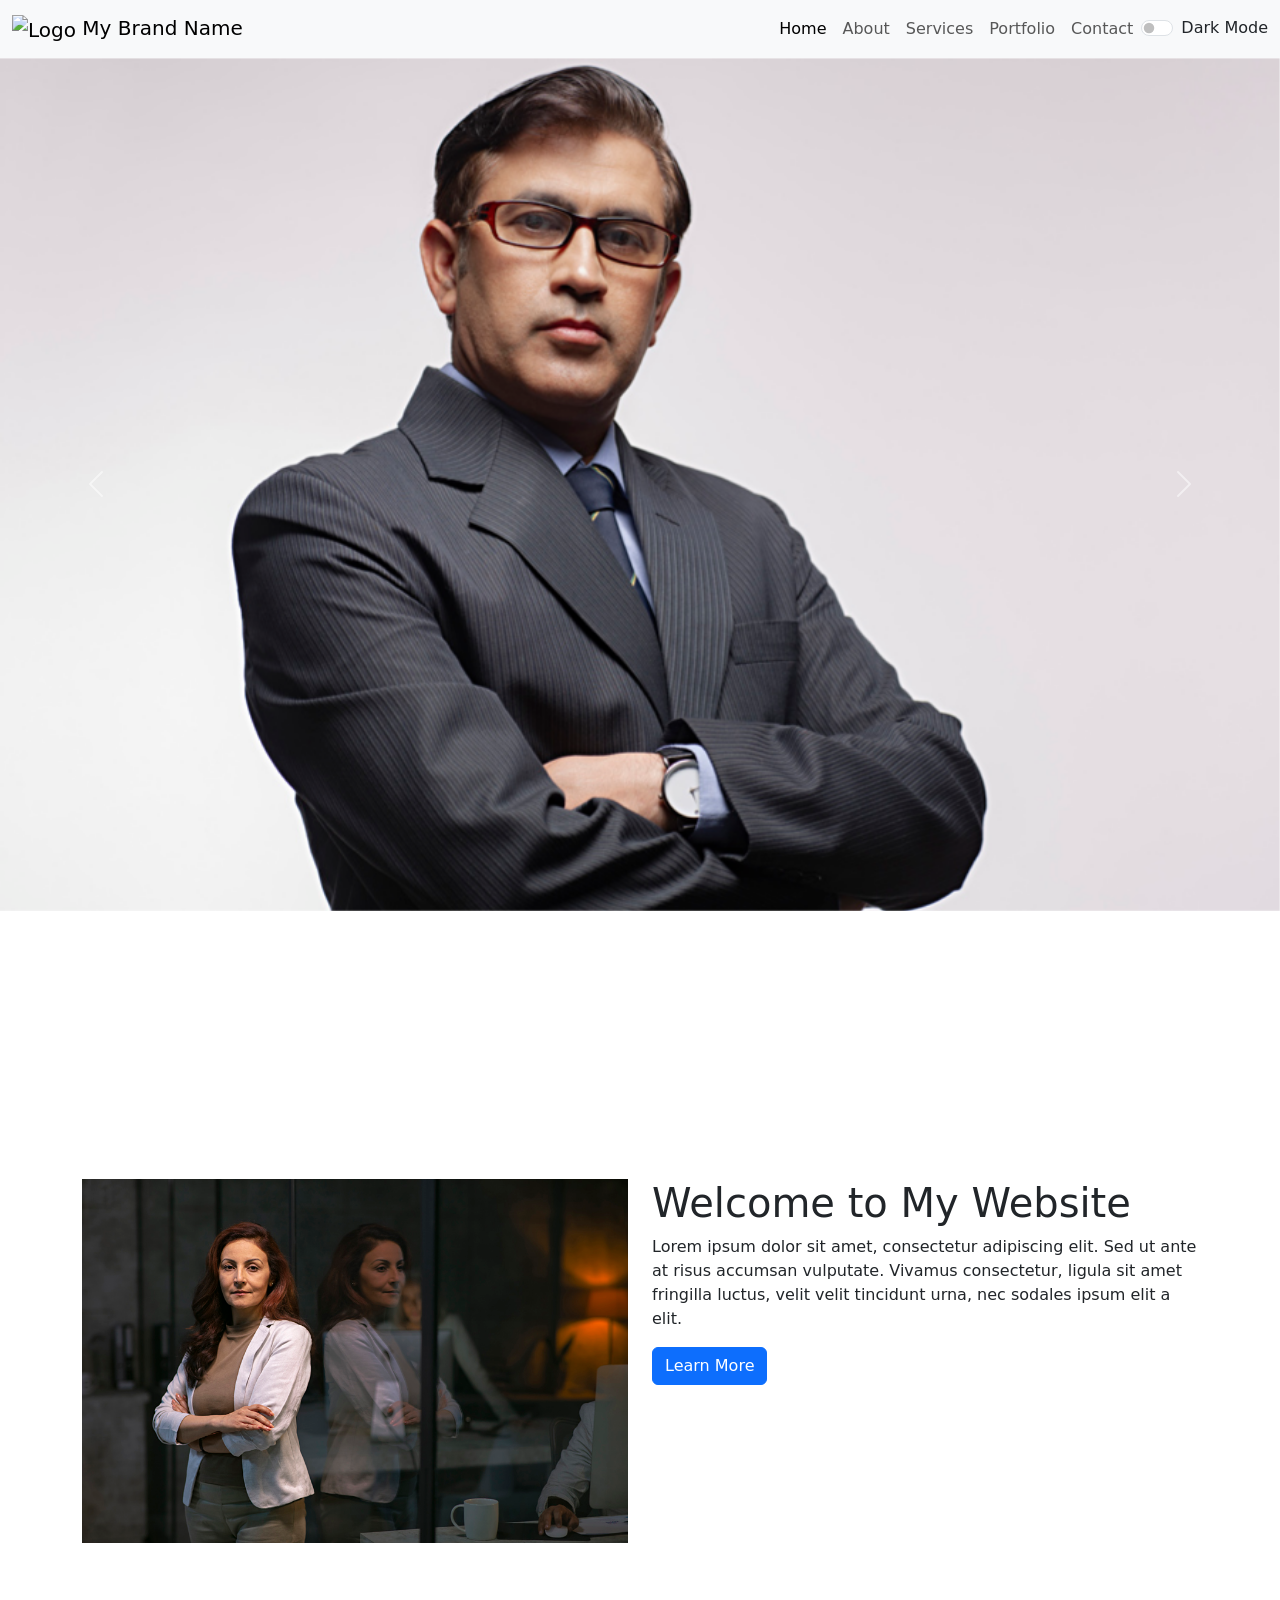
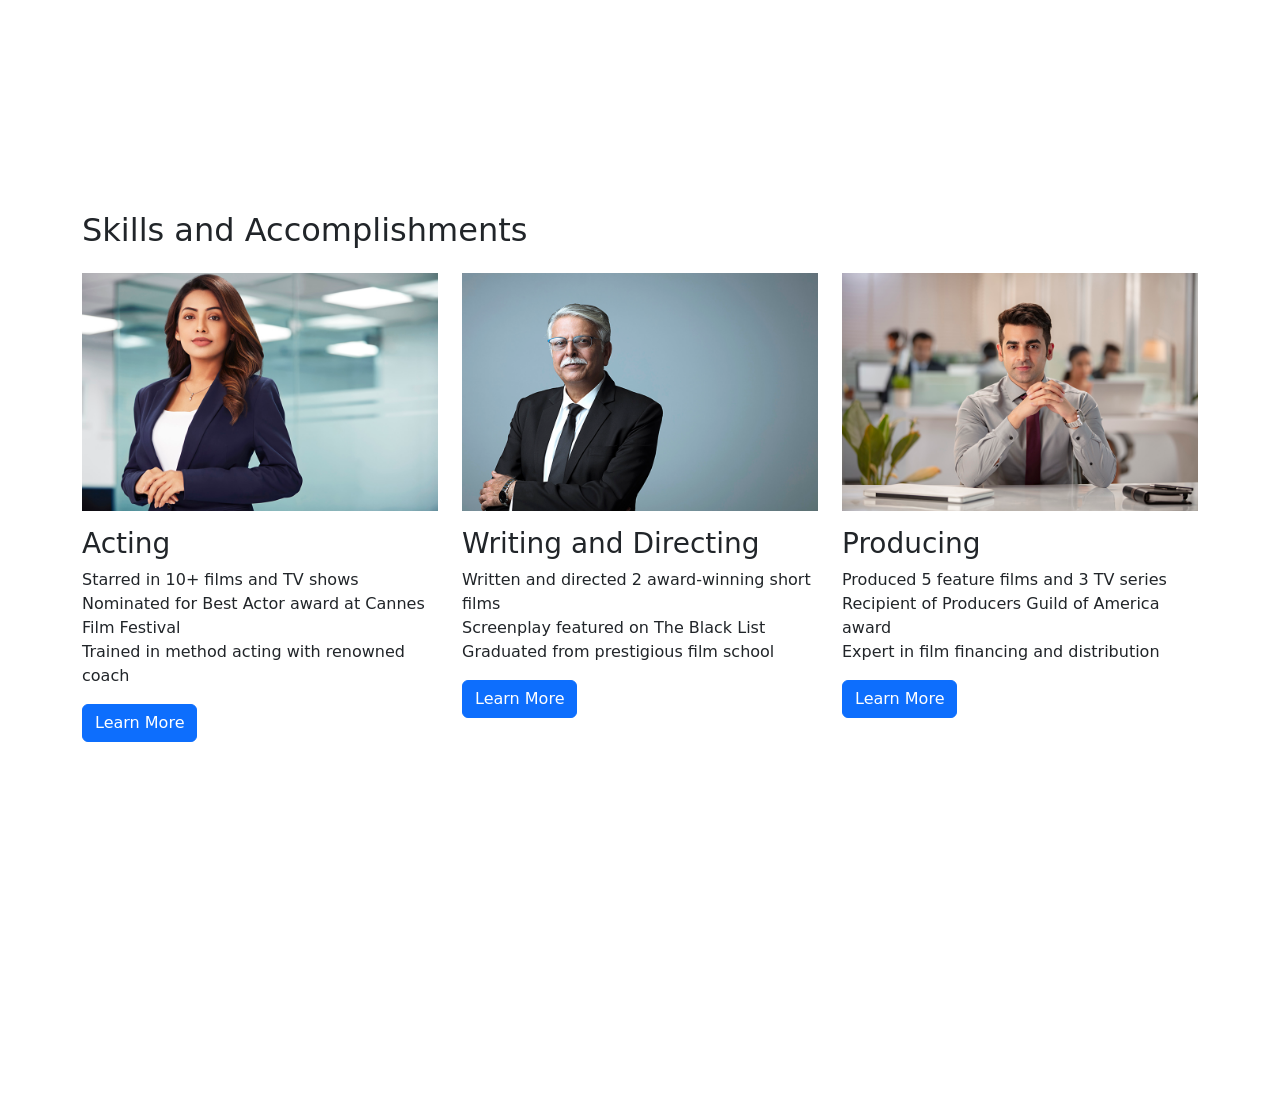
==== index.html @ a2136bb9 "vnfilms" ====
<!DOCTYPE html>
<html lang="en">
  <head>
    <meta charset="UTF-8" />
    <meta http-equiv="X-UA-Compatible" content="IE=edge" />
    <meta name="viewport" content="width=device-width, initial-scale=1.0" />
    <!-- font icon -->
    <script
      src="https://kit.fontawesome.com/57427fa09b.js"
      crossorigin="anonymous"
    ></script>
    <!-- bootstrap -->
    <link
      href="https://cdn.jsdelivr.net/npm/bootstrap@5.3.0-alpha1/dist/css/bootstrap.min.css"
      rel="stylesheet"
      integrity="sha384-GLhlTQ8iRABdZLl6O3oVMWSktQOp6b7In1Zl3/Jr59b6EGGoI1aFkw7cmDA6j6gD"
      crossorigin="anonymous"
    />
    <script
      defer
      src="https://cdn.jsdelivr.net/npm/bootstrap@5.3.0-alpha1/dist/js/bootstrap.bundle.min.js"
      integrity="sha384-w76AqPfDkMBDXo30jS1Sgez6pr3x5MlQ1ZAGC+nuZB+EYdgRZgiwxhTBTkF7CXvN"
      crossorigin="anonymous"
    ></script>
    <!--  -->
    <link rel="stylesheet" href="./style.css" />
    <!--  -->
    <script defer src="./script.js"></script>
    <title>Document</title>
  </head>
  <body>
    <!-- nav -->
    <nav class="navbar navbar-expand-lg navbar-light bg-light">
      <div class="container-fluid">
        <a class="navbar-brand" href="#">
          <img src="logo.png" alt="Logo" height="40" />
          My Brand Name
        </a>
        <button
          class="navbar-toggler"
          type="button"
          data-bs-toggle="collapse"
          data-bs-target="#navbarNav"
          aria-controls="navbarNav"
          aria-expanded="false"
          aria-label="Toggle navigation"
        >
          <span class="navbar-toggler-icon"></span>
        </button>
        <div class="collapse navbar-collapse" id="navbarNav">
          <ul class="navbar-nav ms-auto">
            <li class="nav-item">
              <a class="nav-link active" aria-current="page" href="#">Home</a>
            </li>
            <li class="nav-item">
              <a class="nav-link" href="#">About</a>
            </li>
            <li class="nav-item">
              <a class="nav-link" href="#">Services</a>
            </li>
            <li class="nav-item">
              <a class="nav-link" href="#">Portfolio</a>
            </li>
            <li class="nav-item">
              <a class="nav-link" href="#">Contact</a>
            </li>
          </ul>
          <div class="form-check form-switch">
            <input
              class="form-check-input"
              type="checkbox"
              id="dark-mode-toggle"
            />
            <label class="form-check-label" for="dark-mode-toggle"
              >Dark Mode</label
            >
          </div>
        </div>
      </div>
    </nav>
    <!-- carousel-control -->
    <div
      id="carouselExampleFade"
      class="carousel slide carousel-fade"
      data-bs-ride="carousel"
    >
      <div class="carousel-inner">
        <div class="carousel-item active">
          <img src="./img/Alumni-Network04.jpg" class="d-block" alt="..." />
        </div>
        <div class="carousel-item">
          <img
            src="./img/Alumni-Network05.jpg"
            class="d-block w-100"
            alt="..."
          />
        </div>
        <div class="carousel-item">
          <img
            src="./img/Alumni-Network08.jpg"
            class="d-block w-100"
            alt="..."
          />
        </div>
      </div>
      <button
        class="carousel-control-prev"
        type="button"
        data-bs-target="#carouselExampleFade"
        data-bs-slide="prev"
      >
        <span class="carousel-control-prev-icon" aria-hidden="true"></span>
        <span class="visually-hidden">Previous</span>
      </button>
      <button
        class="carousel-control-next"
        type="button"
        data-bs-target="#carouselExampleFade"
        data-bs-slide="next"
      >
        <span class="carousel-control-next-icon" aria-hidden="true"></span>
        <span class="visually-hidden">Next</span>
      </button>
    </div>
    <!-- about us -->
    <section class="welcome-section vh-100 d-flex align-items-center">
      <div class="container">
        <div class="row">
          <div class="col-md-6">
            <img src="./img/Alumni-Network02.jpg" class="img-fluid" />
          </div>
          <div class="col-md-6">
            <h1>Welcome to My Website</h1>
            <p>
              Lorem ipsum dolor sit amet, consectetur adipiscing elit. Sed ut
              ante at risus accumsan vulputate. Vivamus consectetur, ligula sit
              amet fringilla luctus, velit velit tincidunt urna, nec sodales
              ipsum elit a elit.
            </p>
            <button class="btn btn-primary">Learn More</button>
          </div>
        </div>
      </div>
    </section>
    <!-- skills-section  -->
    <section class="skills-section vh-100 align-items-center">
      <div class="container">
        <h2 class="mb-4">Skills and Accomplishments</h2>
        <div class="row">
          <div class="col-md-4 mb-4">
            <img src="./img/Alumni-Network05.jpg" alt="Acting" class="img-fluid mb-3" />
            <h3>Acting</h3>
            <ul class="list-unstyled">
              <li>Starred in 10+ films and TV shows</li>
              <li>Nominated for Best Actor award at Cannes Film Festival</li>
              <li>Trained in method acting with renowned coach</li>
            </ul>
            <a href="#" class="btn btn-primary">Learn More</a>
          </div>
          <div class="col-md-4 mb-4">
            <img
              src="./img/Alumni-Network09.jpg"
              alt="Writing and Directing"
              class="img-fluid mb-3"
            />
            <h3>Writing and Directing</h3>
            <ul class="list-unstyled">
              <li>Written and directed 2 award-winning short films</li>
              <li>Screenplay featured on The Black List</li>
              <li>Graduated from prestigious film school</li>
            </ul>
            <a href="#" class="btn btn-primary">Learn More</a>
          </div>
          <div class="col-md-4 mb-4">
            <img
              src="./img/Alumni-Network06.jpg"
              alt="Producing"
              class="img-fluid mb-3"
            />
            <h3>Producing</h3>
            <ul class="list-unstyled">
              <li>Produced 5 feature films and 3 TV series</li>
              <li>Recipient of Producers Guild of America award</li>
              <li>Expert in film financing and distribution</li>
            </ul>
            <a href="#" class="btn btn-primary">Learn More</a>
          </div>
        </div>
      </div>
    </section>
    <!--  -->
    
    </div>
  </body>
</html>
---- style.css ----
.carousel-item img {
  width: 100vw;
}
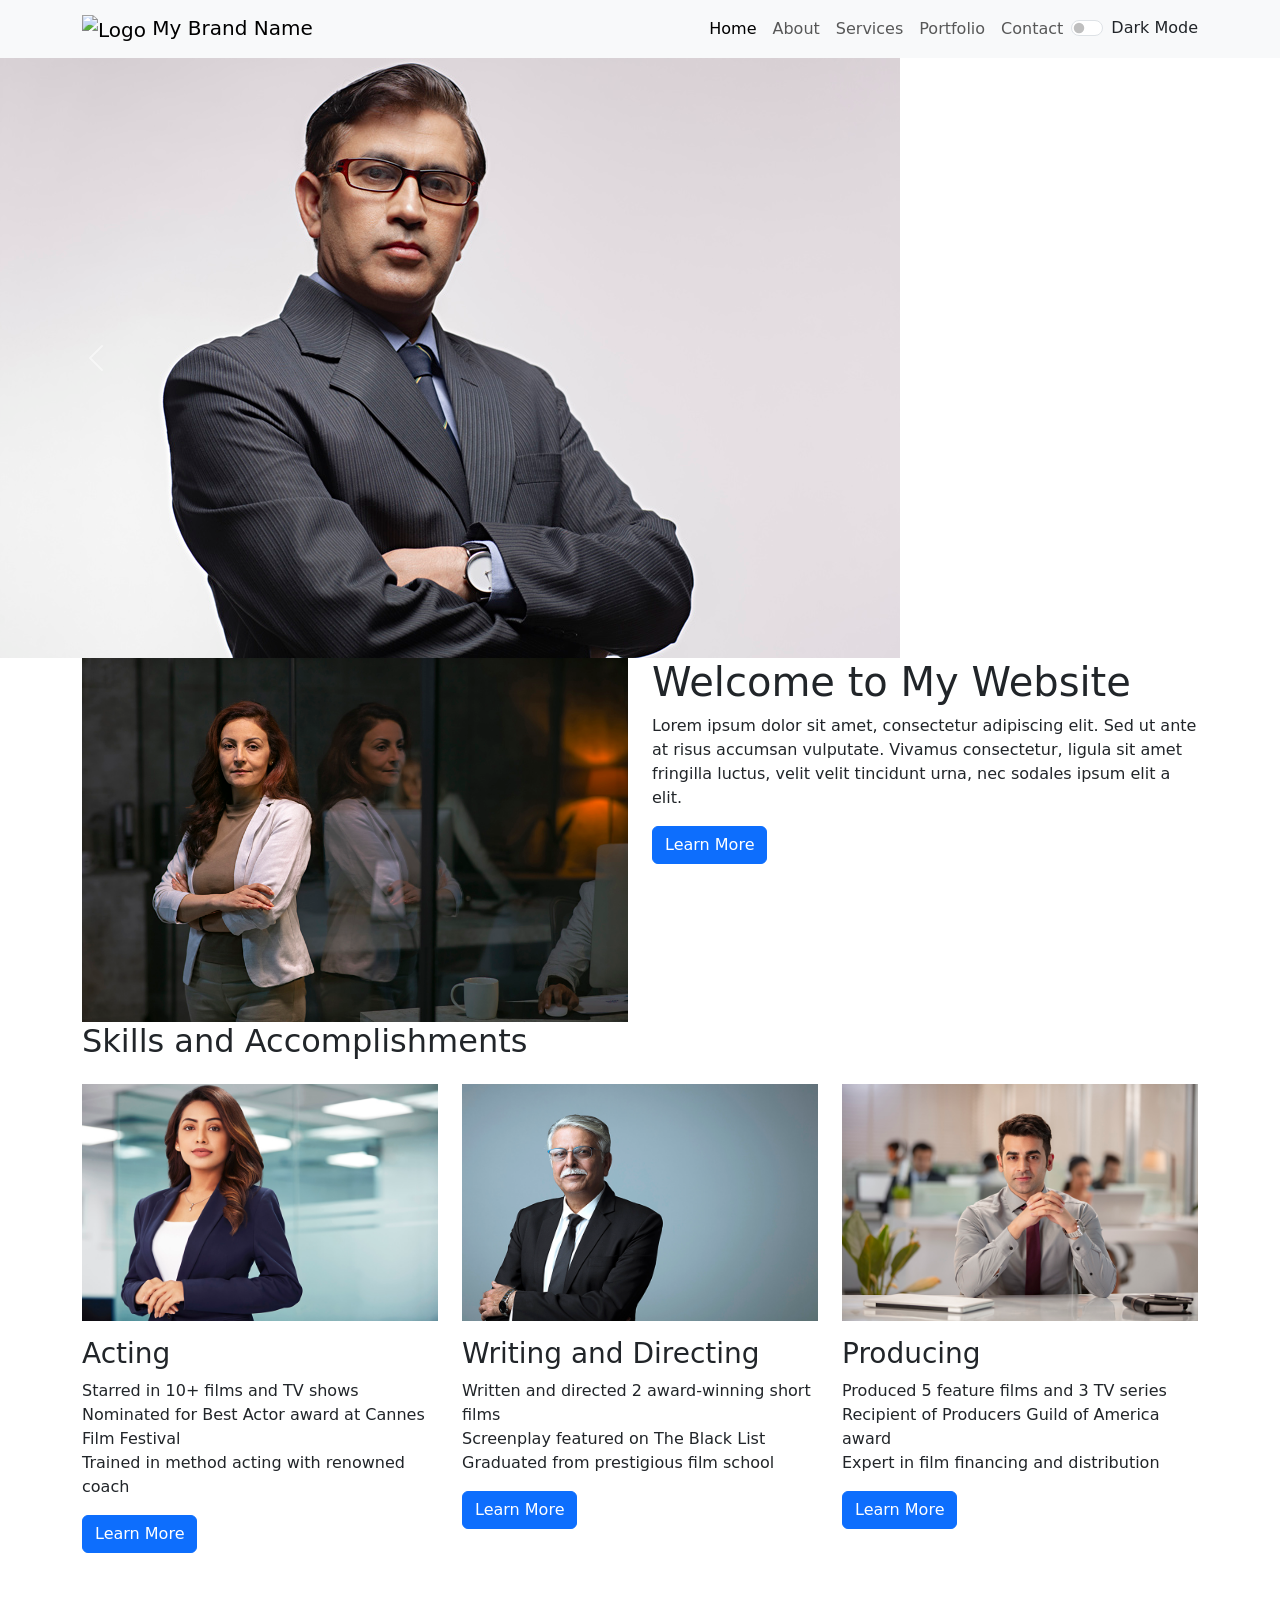
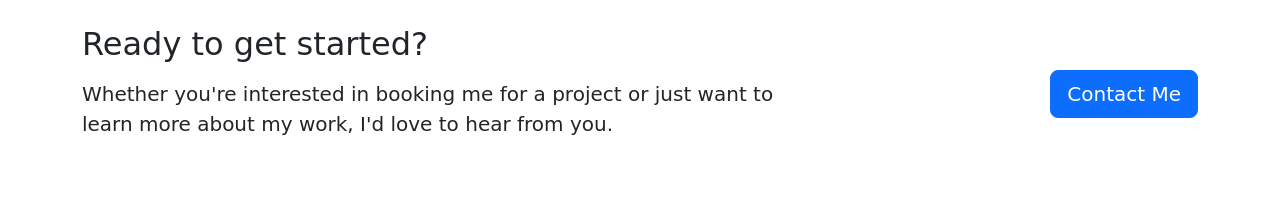
==== commit 4e151897: "vnflims" ====
--- a/index.html
+++ b/index.html
@@ -31,7 +31,7 @@
   <body>
     <!-- nav -->
     <nav class="navbar navbar-expand-lg navbar-light bg-light">
-      <div class="container-fluid">
+      <div class="container">
         <a class="navbar-brand" href="#">
           <img src="logo.png" alt="Logo" height="40" />
           My Brand Name
@@ -123,7 +123,7 @@
       </button>
     </div>
     <!-- about us -->
-    <section class="welcome-section vh-100 d-flex align-items-center">
+    <section class="welcome-section d-flex align-items-center">
       <div class="container">
         <div class="row">
           <div class="col-md-6">
@@ -143,7 +143,7 @@
       </div>
     </section>
     <!-- skills-section  -->
-    <section class="skills-section vh-100 align-items-center">
+    <section class="skills-section align-items-center">
       <div class="container">
         <h2 class="mb-4">Skills and Accomplishments</h2>
         <div class="row">
@@ -189,6 +189,20 @@
       </div>
     </section>
     <!--  -->
+    <section class="cta-section py-5">
+      <div class="container">
+        <div class="row align-items-center">
+          <div class="col-md-8 mb-4 mb-md-0">
+            <h2 class="mb-3">Ready to get started?</h2>
+            <p class="lead mb-4">Whether you're interested in booking me for a project or just want to learn more about my work, I'd love to hear from you.</p>
+          </div>
+          <div class="col-md-4 text-md-end">
+            <a href="#" class="btn btn-primary btn-lg">Contact Me</a>
+          </div>
+        </div>
+      </div>
+    </section>
+    
     
     </div>
   </body>
--- a/style.css
+++ b/style.css
@@ -1,3 +1,53 @@
-.carousel-item img {
-  width: 100vw;
+/* 
+ */
+
+/* carousel zoom-out*/
+.zoom-out {
+  transform: scale(0.85);
+  transition: transform 0.5s ease;
 }
+
+.zoom-out:hover {
+  transform: scale(1);
+}
+
+/*  */
+.overlay {
+  background-color: rgba(0, 0, 0, 0.5);
+  opacity: 0;
+  transition: opacity 0.3s ease-in-out;
+}
+.overlay:hover {
+  opacity: 1;
+}
+.overlay-description {
+  background-color: rgba(0, 0, 0, 0.8);
+  color: #fff;
+  opacity: 0.9;
+}
+
+/* footer */
+/* Add some padding to the top and bottom of the footer */
+footer {
+  padding-top: 50px;
+  padding-bottom: 50px;
+}
+
+/* Style the social media links */
+.social-links a {
+  display: inline-block;
+  width: 40px;
+  height: 40px;
+  line-height: 40px;
+  text-align: center;
+  border-radius: 50%;
+  background-color: #f8f9fa;
+  margin-right: 10px;
+  color: #212529;
+  transition: all 0.3s ease;
+}
+
+.social-links a:hover {
+  background-color: #212529;
+  color: #fff;
+}
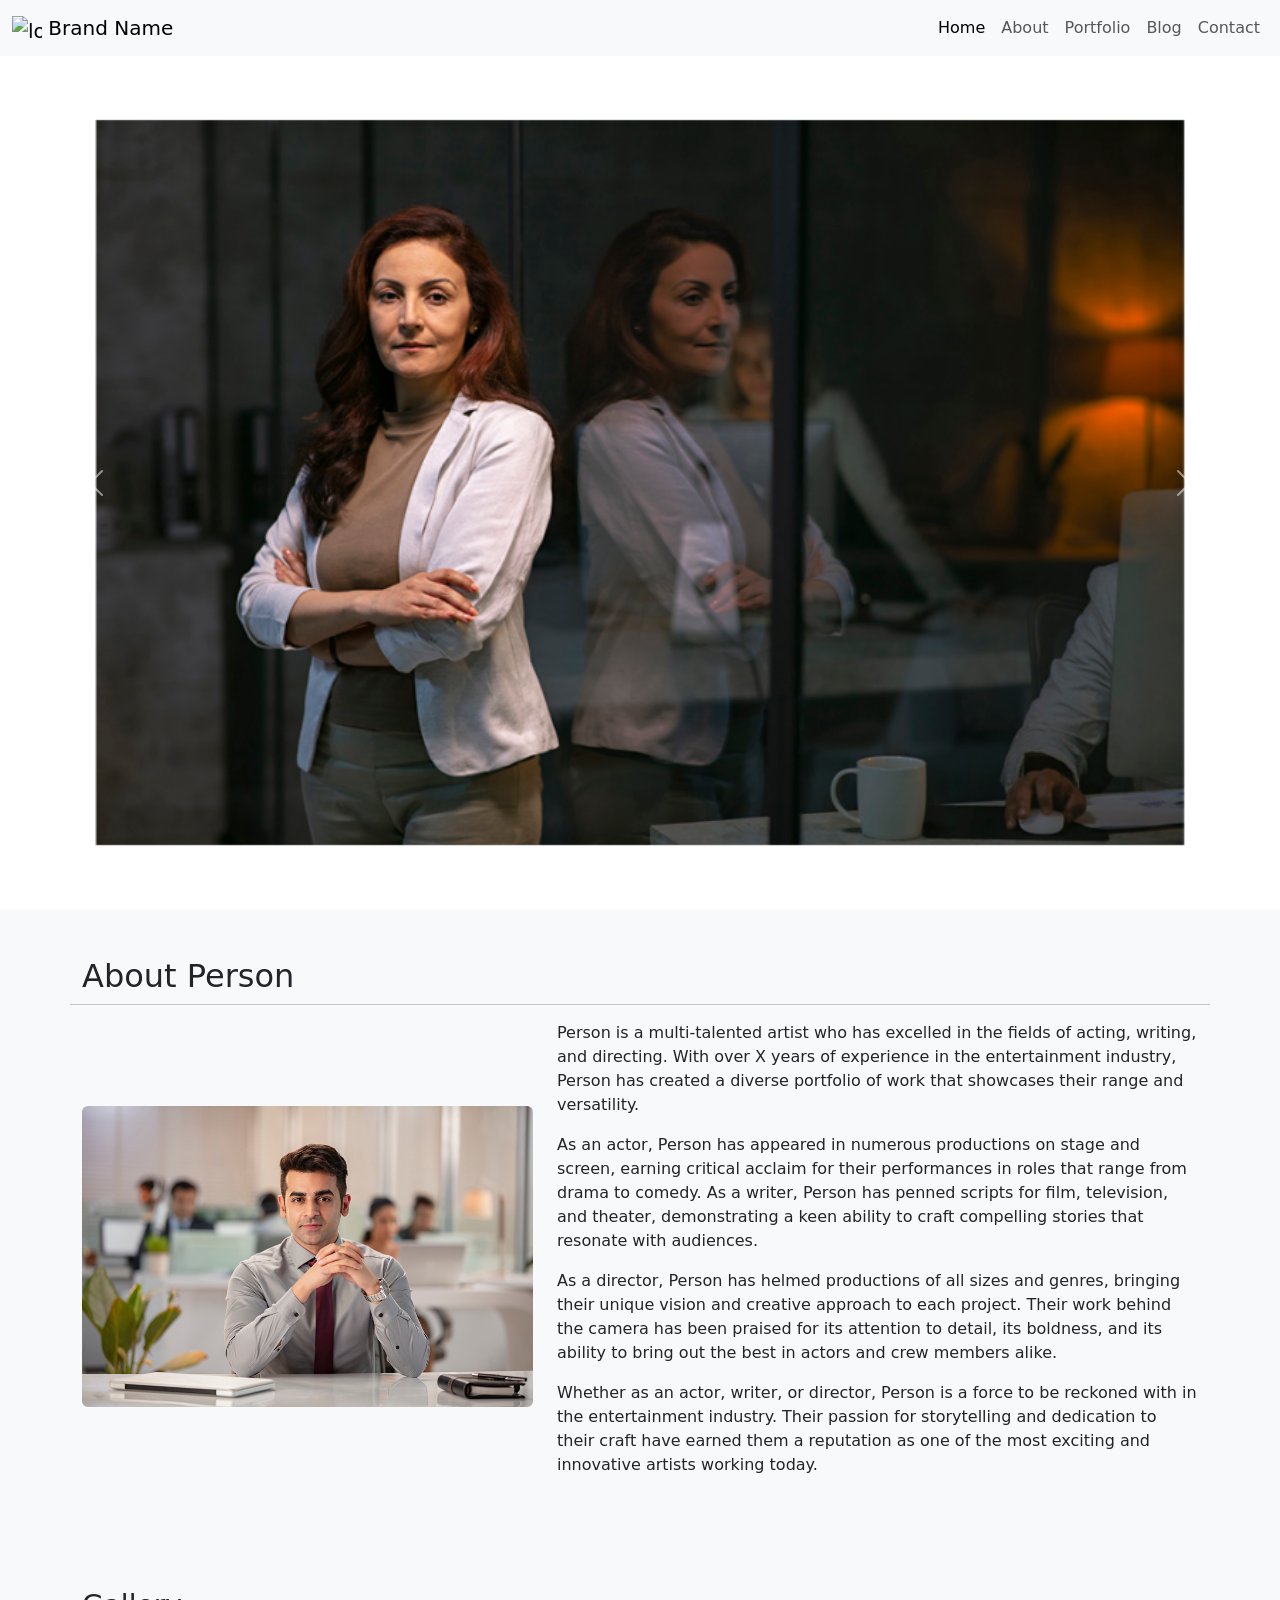
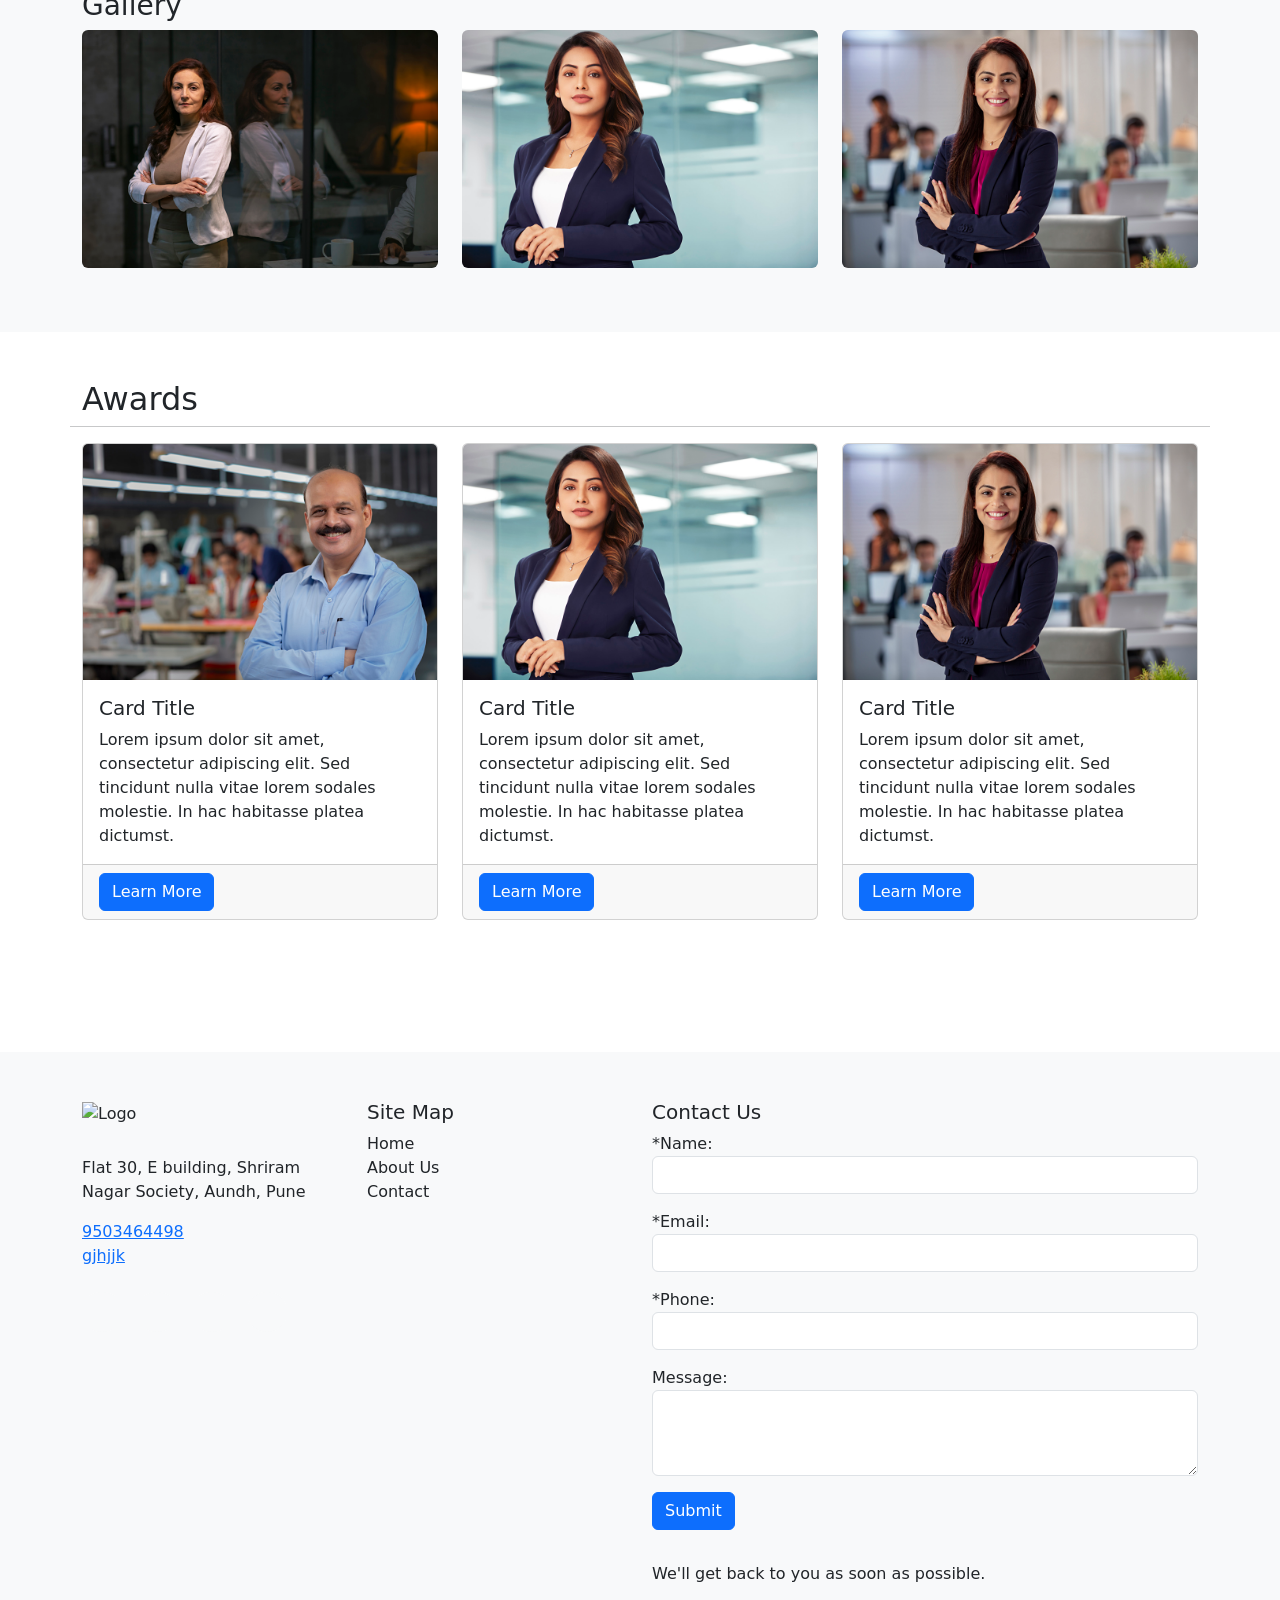
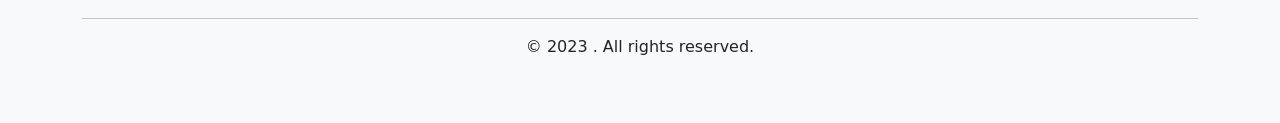
==== commit a473c384: "vnflims" ====
--- a/index.html
+++ b/index.html
@@ -4,11 +4,39 @@
     <meta charset="UTF-8" />
     <meta http-equiv="X-UA-Compatible" content="IE=edge" />
     <meta name="viewport" content="width=device-width, initial-scale=1.0" />
+    <title>Document</title>
     <!-- font icon -->
     <script
       src="https://kit.fontawesome.com/57427fa09b.js"
       crossorigin="anonymous"
     ></script>
+
+    <!-- favicon -->
+    <link
+      rel="apple-touch-icon"
+      sizes="180x180"
+      href="/favicon_package_v0.16/apple-touch-icon.png"
+    />
+    <link
+      rel="icon"
+      type="image/png"
+      sizes="32x32"
+      href="/favicon_package_v0.16/favicon-32x32.png"
+    />
+    <link
+      rel="icon"
+      type="image/png"
+      sizes="16x16"
+      href="/favicon_package_v0.16/favicon-16x16.png"
+    />
+    <link rel="manifest" href="/favicon_package_v0.16/site.webmanifest" />
+    <link
+      rel="mask-icon"
+      href="/favicon_package_v0.16/safari-pinned-tab.svg"
+      color="#5bbad5"
+    />
+    <meta name="msapplication-TileColor" content="#da532c" />
+    <meta name="theme-color" content="#ffffff" />
     <!-- bootstrap -->
     <link
       href="https://cdn.jsdelivr.net/npm/bootstrap@5.3.0-alpha1/dist/css/bootstrap.min.css"
@@ -16,194 +44,411 @@
       integrity="sha384-GLhlTQ8iRABdZLl6O3oVMWSktQOp6b7In1Zl3/Jr59b6EGGoI1aFkw7cmDA6j6gD"
       crossorigin="anonymous"
     />
+    <!--  -->
+    <!-- imp for form contact us -->
+    <script src="//cdnjs.cloudflare.com/ajax/libs/jquery/3.2.1/jquery.min.js"></script>
+    <!--  -->
+    <!--  -->
     <script
       defer
       src="https://cdn.jsdelivr.net/npm/bootstrap@5.3.0-alpha1/dist/js/bootstrap.bundle.min.js"
       integrity="sha384-w76AqPfDkMBDXo30jS1Sgez6pr3x5MlQ1ZAGC+nuZB+EYdgRZgiwxhTBTkF7CXvN"
       crossorigin="anonymous"
     ></script>
-    <!--  -->
+
+    <!-- style link -->
     <link rel="stylesheet" href="./style.css" />
-    <!--  -->
-    <script defer src="./script.js"></script>
-    <title>Document</title>
   </head>
   <body>
-    <!-- nav -->
-    <nav class="navbar navbar-expand-lg navbar-light bg-light">
-      <div class="container">
-        <a class="navbar-brand" href="#">
-          <img src="logo.png" alt="Logo" height="40" />
-          My Brand Name
-        </a>
+    <header class="sticky-top">
+      <!-- NAV SECTION -->
+      <nav class="navbar navbar-expand-lg navbar-light bg-light ">
+        <div class="container-fluid ">
+          <a class="navbar-brand" href="#">
+            <img
+              src="logo.png"
+              alt="logo"
+              width="30"
+              height="24"
+              class="d-inline-block align-text-top"
+            />
+            Brand Name
+          </a>
+          <button
+            class="navbar-toggler"
+            type="button"
+            data-bs-toggle="collapse"
+            data-bs-target="#navbarNav"
+            aria-controls="navbarNav"
+            aria-expanded="false"
+            aria-label="Toggle navigation"
+            onclick="toggleNavbar()"
+          >
+            <span class="navbar-toggler-icon"></span>
+          </button>
+          <div class="collapse navbar-collapse" id="navbarNav">
+            <ul class="navbar-nav ms-auto">
+              <li class="nav-item">
+                <a
+                  class="nav-link active"
+                  aria-current="page"
+                  href="#"
+                  onclick="hideNavbar()"
+                  >Home</a
+                >
+              </li>
+              <li class="nav-item">
+                <a class="nav-link" href="#" onclick="hideNavbar()">About</a>
+              </li>
+              <li class="nav-item">
+                <a class="nav-link" href="#" onclick="hideNavbar()"
+                  >Portfolio</a
+                >
+              </li>
+              <li class="nav-item">
+                <a class="nav-link" href="#" onclick="hideNavbar()">Blog</a>
+              </li>
+              <li class="nav-item">
+                <a class="nav-link" href="#" onclick="hideNavbar()">Contact</a>
+              </li>
+            </ul>
+          </div>
+        </div>
+      </nav>
+    </header>
+    <main>
+      <!-- carousel -->
+      <div
+        id="carouselExampleIndicators"
+        class="carousel slide"
+        data-bs-ride="carousel"
+      >
+        <div class="carousel-indicators">
+          <button
+            type="button"
+            data-bs-target="#carouselExampleIndicators"
+            data-bs-slide-to="0"
+            class="active"
+            aria-current="true"
+            aria-label="Slide 1"
+          ></button>
+          <button
+            type="button"
+            data-bs-target="#carouselExampleIndicators"
+            data-bs-slide-to="1"
+            aria-label="Slide 2"
+          ></button>
+          <button
+            type="button"
+            data-bs-target="#carouselExampleIndicators"
+            data-bs-slide-to="2"
+            aria-label="Slide 3"
+          ></button>
+        </div>
+        <div class="carousel-inner">
+          <div class="carousel-item active">
+            <img
+              src="./img/Alumni-Network02.jpg"
+              class="d-block w-100 zoom-out"
+              alt="Image 1"
+            />
+          </div>
+          <div class="carousel-item">
+            <img
+              src="./img/Alumni-Network06.jpg"
+              class="d-block w-100 zoom-out"
+              alt="Image 2"
+            />
+          </div>
+          <div class="carousel-item">
+            <img
+              src="./img/Alumni-Network08.jpg"
+              class="d-block w-100 zoom-out"
+              alt="Image 3"
+            />
+          </div>
+        </div>
         <button
-          class="navbar-toggler"
+          class="carousel-control-prev"
           type="button"
-          data-bs-toggle="collapse"
-          data-bs-target="#navbarNav"
-          aria-controls="navbarNav"
-          aria-expanded="false"
-          aria-label="Toggle navigation"
+          data-bs-target="#carouselExampleIndicators"
+          data-bs-slide="prev"
         >
-          <span class="navbar-toggler-icon"></span>
+          <span class="carousel-control-prev-icon" aria-hidden="true"></span>
+          <span class="visually-hidden">Previous</span>
         </button>
-        <div class="collapse navbar-collapse" id="navbarNav">
-          <ul class="navbar-nav ms-auto">
-            <li class="nav-item">
-              <a class="nav-link active" aria-current="page" href="#">Home</a>
-            </li>
-            <li class="nav-item">
-              <a class="nav-link" href="#">About</a>
-            </li>
-            <li class="nav-item">
-              <a class="nav-link" href="#">Services</a>
-            </li>
-            <li class="nav-item">
-              <a class="nav-link" href="#">Portfolio</a>
-            </li>
-            <li class="nav-item">
-              <a class="nav-link" href="#">Contact</a>
-            </li>
-          </ul>
-          <div class="form-check form-switch">
-            <input
-              class="form-check-input"
-              type="checkbox"
-              id="dark-mode-toggle"
-            />
-            <label class="form-check-label" for="dark-mode-toggle"
-              >Dark Mode</label
-            >
-          </div>
-        </div>
+        <button
+          class="carousel-control-next"
+          type="button"
+          data-bs-target="#carouselExampleIndicators"
+          data-bs-slide="next"
+        >
+          <span class="carousel-control-next-icon" aria-hidden="true"></span>
+          <span class="visually-hidden">Next</span>
+        </button>
       </div>
-    </nav>
-    <!-- carousel-control -->
-    <div
-      id="carouselExampleFade"
-      class="carousel slide carousel-fade"
-      data-bs-ride="carousel"
-    >
-      <div class="carousel-inner">
-        <div class="carousel-item active">
-          <img src="./img/Alumni-Network04.jpg" class="d-block" alt="..." />
-        </div>
-        <div class="carousel-item">
-          <img
-            src="./img/Alumni-Network05.jpg"
-            class="d-block w-100"
-            alt="..."
-          />
-        </div>
-        <div class="carousel-item">
-          <img
-            src="./img/Alumni-Network08.jpg"
-            class="d-block w-100"
-            alt="..."
-          />
-        </div>
-      </div>
-      <button
-        class="carousel-control-prev"
-        type="button"
-        data-bs-target="#carouselExampleFade"
-        data-bs-slide="prev"
-      >
-        <span class="carousel-control-prev-icon" aria-hidden="true"></span>
-        <span class="visually-hidden">Previous</span>
-      </button>
-      <button
-        class="carousel-control-next"
-        type="button"
-        data-bs-target="#carouselExampleFade"
-        data-bs-slide="next"
-      >
-        <span class="carousel-control-next-icon" aria-hidden="true"></span>
-        <span class="visually-hidden">Next</span>
-      </button>
-    </div>
-    <!-- about us -->
-    <section class="welcome-section d-flex align-items-center">
+      <!--  -->
+      <section class="bg-light py-5">
+        <div class="container">
+          <div class="row align-items-center">
+            <h2>About Person</h2>
+            <hr />
+            <div class="col-md-5">
+              <img
+                src="./img/Alumni-Network06.jpg"
+                class="img-fluid rounded"
+                alt="Person's name"
+              />
+            </div>
+            <div class="col-md-7">
+              <p>
+                Person is a multi-talented artist who has excelled in the fields
+                of acting, writing, and directing. With over X years of
+                experience in the entertainment industry, Person has created a
+                diverse portfolio of work that showcases their range and
+                versatility.
+              </p>
+              <p>
+                As an actor, Person has appeared in numerous productions on
+                stage and screen, earning critical acclaim for their
+                performances in roles that range from drama to comedy. As a
+                writer, Person has penned scripts for film, television, and
+                theater, demonstrating a keen ability to craft compelling
+                stories that resonate with audiences.
+              </p>
+              <p>
+                As a director, Person has helmed productions of all sizes and
+                genres, bringing their unique vision and creative approach to
+                each project. Their work behind the camera has been praised for
+                its attention to detail, its boldness, and its ability to bring
+                out the best in actors and crew members alike.
+              </p>
+              <p>
+                Whether as an actor, writer, or director, Person is a force to
+                be reckoned with in the entertainment industry. Their passion
+                for storytelling and dedication to their craft have earned them
+                a reputation as one of the most exciting and innovative artists
+                working today.
+              </p>
+            </div>
+          </div>
+        </div>
+      </section>
+      <!--  -->
+      <section class="bg-light py-5">
+        <div class="container">
+          <div class="row">
+            <div class="col-md-12">
+              <h3>Gallery</h3>
+              <div class="row">
+                <div class="col-md-4 mb-3">
+                  <div class="position-relative">
+                    <img
+                      src="./img/Alumni-Network02.jpg"
+                      class="img-fluid rounded"
+                      alt="Image 1"
+                    />
+                    <div
+                      class="overlay position-absolute top-0 start-0 w-100 h-100 d-flex flex-column justify-content-end"
+                    >
+                      <div class="overlay-description p-3">
+                        <h5>Image 1</h5>
+                        <p>Description for Image 1</p>
+                      </div>
+                    </div>
+                  </div>
+                </div>
+                <div class="col-md-4 mb-3">
+                  <div class="position-relative">
+                    <img
+                      src="./img/Alumni-Network05.jpg"
+                      class="img-fluid rounded"
+                      alt="Image 2"
+                    />
+                    <div
+                      class="overlay position-absolute top-0 start-0 w-100 h-100 d-flex flex-column justify-content-end"
+                    >
+                      <div class="overlay-description p-3">
+                        <h5>Image 2</h5>
+                        <p>Description for Image 2</p>
+                      </div>
+                    </div>
+                  </div>
+                </div>
+                <div class="col-md-4 mb-3">
+                  <div class="position-relative">
+                    <img
+                      src="./img/Alumni-Network08.jpg"
+                      class="img-fluid rounded"
+                      alt="Image 3"
+                    />
+                    <div
+                      class="overlay position-absolute top-0 start-0 w-100 h-100 d-flex flex-column justify-content-end"
+                    >
+                      <div class="overlay-description p-3">
+                        <h5>Image 3</h5>
+                        <p>Description for Image 3</p>
+                      </div>
+                    </div>
+                  </div>
+                </div>
+                <!-- add more images as needed -->
+              </div>
+            </div>
+          </div>
+        </div>
+      </section>
+
+      <!--  -->
+      <section class="py-5">
+        <div class="container">
+          <div class="row">
+            <h2>Awards</h2>
+            <hr />
+            <div class="col-md-4 mb-4">
+              <div class="card h-100">
+                <img
+                  src="./img/Alumni-Network03.jpg"
+                  class="card-img-top"
+                  alt="..."
+                />
+                <div class="card-body">
+                  <h5 class="card-title">Card Title</h5>
+                  <p class="card-text">
+                    Lorem ipsum dolor sit amet, consectetur adipiscing elit. Sed
+                    tincidunt nulla vitae lorem sodales molestie. In hac
+                    habitasse platea dictumst.
+                  </p>
+                </div>
+                <div class="card-footer">
+                  <a href="#" class="btn btn-primary">Learn More</a>
+                </div>
+              </div>
+            </div>
+            <div class="col-md-4 mb-4">
+              <div class="card h-100">
+                <img
+                  src="./img/Alumni-Network05.jpg"
+                  class="card-img-top"
+                  alt="..."
+                />
+                <div class="card-body">
+                  <h5 class="card-title">Card Title</h5>
+                  <p class="card-text">
+                    Lorem ipsum dolor sit amet, consectetur adipiscing elit. Sed
+                    tincidunt nulla vitae lorem sodales molestie. In hac
+                    habitasse platea dictumst.
+                  </p>
+                </div>
+                <div class="card-footer">
+                  <a href="#" class="btn btn-primary">Learn More</a>
+                </div>
+              </div>
+            </div>
+            <div class="col-md-4 mb-4">
+              <div class="card h-100">
+                <img
+                  src="./img/Alumni-Network08.jpg"
+                  class="card-img-top"
+                  alt="..."
+                />
+                <div class="card-body">
+                  <h5 class="card-title">Card Title</h5>
+                  <p class="card-text">
+                    Lorem ipsum dolor sit amet, consectetur adipiscing elit. Sed
+                    tincidunt nulla vitae lorem sodales molestie. In hac
+                    habitasse platea dictumst.
+                  </p>
+                </div>
+                <div class="card-footer">
+                  <a href="#" class="btn btn-primary">Learn More</a>
+                </div>
+              </div>
+            </div>
+          </div>
+        </div>
+      </section>
+    </main>
+    <!--  -->
+    
+    <footer class="bg-light py-5" style="margin-top: 60px;">
       <div class="container">
         <div class="row">
-          <div class="col-md-6">
-            <img src="./img/Alumni-Network02.jpg" class="img-fluid" />
-          </div>
-          <div class="col-md-6">
-            <h1>Welcome to My Website</h1>
+          <div class="col-md-3">
+            <a class="navbar-brand" href="#">
+              <img
+                src=""
+                alt="Logo"
+                height="30"
+                class="d-inline-block align-text-top"
+              />
+            </a>
+            <p class="mt-4">
+              Flat 30, E building, Shriram Nagar Society, Aundh, Pune
+            </p>
             <p>
-              Lorem ipsum dolor sit amet, consectetur adipiscing elit. Sed ut
-              ante at risus accumsan vulputate. Vivamus consectetur, ligula sit
-              amet fringilla luctus, velit velit tincidunt urna, nec sodales
-              ipsum elit a elit.
+              <a href="tel:9503464498">9503464498</a><br /><a
+                href="mailto:info@example.com"
+                >gjhjjk</a
+              >
             </p>
-            <button class="btn btn-primary">Learn More</button>
-          </div>
+            <div class="social-links mt-4">
+              <a href="https://m.facebook.com/100015857160456/" target="_blank"><i class="fab fa-facebook-f"></i></a>
+              <a href="https://twitter.com/AtulNagose2" target="_blank"><i class="fab fa-twitter"></i></a>
+              <a href="https://www.linkedin.com/in/atulnagose149/" target="_blank"><i class="fab fa-linkedin-in"></i></a>
+              <a href="https://instagram.com/atulnagose?igshid=YmMyMTA2M2Y=" target="_blank"><i class="fab fa-instagram"></i></a>
+            </div>
+          </div>
+          <div class="col-md-3">
+            <h5>Site Map</h5>
+            <ul class="list-unstyled">
+              <li class="nav-item">
+                <a class="nav-link" href="#">Home</a>
+              </li>
+              <li class="nav-item">
+                <a class="nav-link" href="./abotUs.html">About Us</a>
+              </li>
+            
+              <li class="nav-item">
+                <a class="nav-link" href="./Contact.html">Contact</a>
+              </li>
+            </ul>
+          </div>
+          <div class="col-md-6" >
+            <h5>Contact Us</h5>
+            <form  method="POST" id="frmSubmit">
+              <div class="form-group">
+                <label for="name">*Name:</label>
+                <input type="text" class="form-control mb-3" id="name" name="name" required>
+              </div>
+              <div class="form-group">
+                <label for="email">*Email:</label>
+                <input type="email" class="form-control mb-3" id="email" name="email" required>
+              </div>
+              <div class="form-group">
+                <label for="email">*Phone:</label>
+                <input type="tel" class="form-control mb-3" id="pnone" name="phone" required>
+              </div>
+              <div class="form-group">
+                <label for="message">Message:</label>
+                <textarea class="form-control mb-3" id="message" name="message" rows="3" required></textarea>
+              </div>
+              <button type="submit" id="btnSubmit" class="btn btn-primary mb-3" name="submit">Submit</button>
+              <div id="msg"></div>
+            </form>
+            
+            
+            <p class="mt-3">We'll get back to you as soon as possible.</p>
+          </div>
+        </div>
+        <hr>
+        <div class="text-center">
+          <p>&copy; 2023 . All rights reserved.</p>
         </div>
       </div>
-    </section>
-    <!-- skills-section  -->
-    <section class="skills-section align-items-center">
-      <div class="container">
-        <h2 class="mb-4">Skills and Accomplishments</h2>
-        <div class="row">
-          <div class="col-md-4 mb-4">
-            <img src="./img/Alumni-Network05.jpg" alt="Acting" class="img-fluid mb-3" />
-            <h3>Acting</h3>
-            <ul class="list-unstyled">
-              <li>Starred in 10+ films and TV shows</li>
-              <li>Nominated for Best Actor award at Cannes Film Festival</li>
-              <li>Trained in method acting with renowned coach</li>
-            </ul>
-            <a href="#" class="btn btn-primary">Learn More</a>
-          </div>
-          <div class="col-md-4 mb-4">
-            <img
-              src="./img/Alumni-Network09.jpg"
-              alt="Writing and Directing"
-              class="img-fluid mb-3"
-            />
-            <h3>Writing and Directing</h3>
-            <ul class="list-unstyled">
-              <li>Written and directed 2 award-winning short films</li>
-              <li>Screenplay featured on The Black List</li>
-              <li>Graduated from prestigious film school</li>
-            </ul>
-            <a href="#" class="btn btn-primary">Learn More</a>
-          </div>
-          <div class="col-md-4 mb-4">
-            <img
-              src="./img/Alumni-Network06.jpg"
-              alt="Producing"
-              class="img-fluid mb-3"
-            />
-            <h3>Producing</h3>
-            <ul class="list-unstyled">
-              <li>Produced 5 feature films and 3 TV series</li>
-              <li>Recipient of Producers Guild of America award</li>
-              <li>Expert in film financing and distribution</li>
-            </ul>
-            <a href="#" class="btn btn-primary">Learn More</a>
-          </div>
         </div>
       </div>
-    </section>
-    <!--  -->
-    <section class="cta-section py-5">
-      <div class="container">
-        <div class="row align-items-center">
-          <div class="col-md-8 mb-4 mb-md-0">
-            <h2 class="mb-3">Ready to get started?</h2>
-            <p class="lead mb-4">Whether you're interested in booking me for a project or just want to learn more about my work, I'd love to hear from you.</p>
-          </div>
-          <div class="col-md-4 text-md-end">
-            <a href="#" class="btn btn-primary btn-lg">Contact Me</a>
-          </div>
-        </div>
-      </div>
-    </section>
-    
-    
-    </div>
+    </footer>
+    <script defer src="./script.js"></script>
   </body>
 </html>
